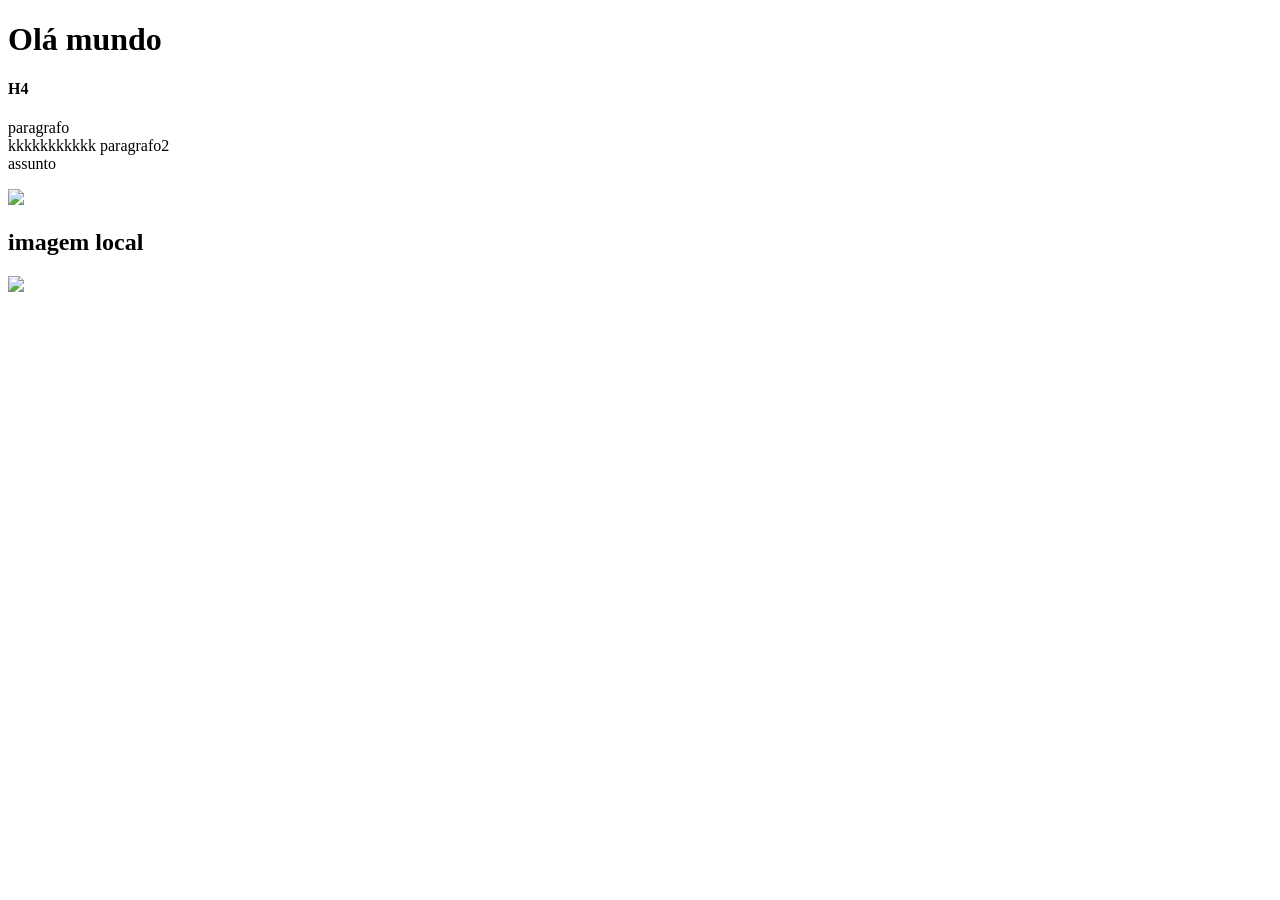
==== index.html @ ea6cd831 "Add files via upload" ====
<!DOCTYPE html>
<html lang="en">
<head>
    <meta charset="UTF-8">
    <meta name="viewport" content="width=device-width, initial-scale=1.0">
    <title>Primeiro site</title>
</head>
<body>
    <h1>Olá mundo
    </h1>
    
    <h3>
    </h3>

    <h4>
        H4
    </h4>

    <p>
        paragrafo
        <br>
        kkkkkkkkkkk
        paragrafo2
        <br>
        assunto
    </p>

    <img src="https://www.bing.com/images/search?view=detailV2&ccid=9VInGhRG&id=1655635421A04444B78A43265ADB7408899E149E&thid=OIP.9VInGhRGJ4qLTbU1L8SxKwHaEK&mediaurl=https%3a%2f%2fstatic.poder360.com.br%2f2025%2f01%2fdonald-trump-retrato-presidencial-16jan2025-848x477.jpeg&cdnurl=https%3a%2f%2fth.bing.com%2fth%2fid%2fR.f552271a1446278a8b4db5352fc4b12b%3frik%3dnhSeiQh021omQw%26pid%3dImgRaw%26r%3d0&exph=477&expw=848&q=trump+foto&mode=overlay&FORM=IQFRBA&ck=9AD6D32CF622A739471FE81D37EF943F&selectedIndex=0&idpp=serp">

    <h2>
        imagem local
    </h2>

    <img src="./image.jpg" vidth="150" width="200"> 
</body>
</html>
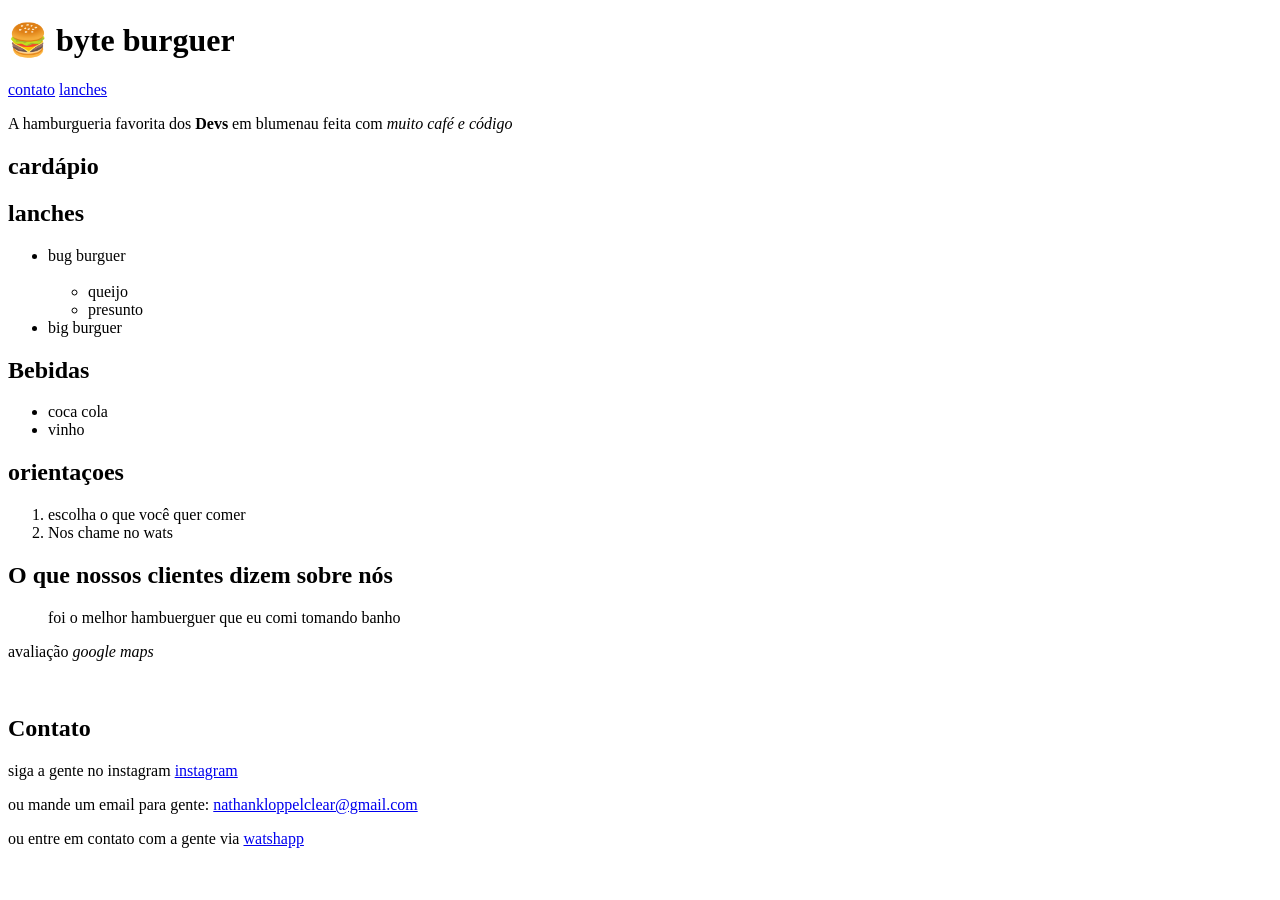
==== commit 6dce59f0: "Add files via upload" ====
--- a/index.html
+++ b/index.html
@@ -1,36 +1,89 @@
 <!DOCTYPE html>
-<html lang="en">
+<html lang="pt-br">
+
 <head>
-    <meta charset="UTF-8">
-    <meta name="viewport" content="width=device-width, initial-scale=1.0">
-    <title>Primeiro site</title>
+    <meta charset="utf-8">
+    <meta name="viewport" content="width=device=width, initial-scale=1,0">
+    <title>byte burguer - cardápio</title>
 </head>
+
 <body>
-    <h1>Olá mundo
-    </h1>
-    
-    <h3>
-    </h3>
-
-    <h4>
-        H4
-    </h4>
+    <h1 id="topo"> 🍔 byte burguer</h1>
+    <a href="#contato">contato</a>
+    <a href="#lanches">lanches</a>
 
     <p>
-        paragrafo
-        <br>
-        kkkkkkkkkkk
-        paragrafo2
-        <br>
-        assunto
+        A hamburgueria favorita dos
+        <!--temos a tag <b>-->
+        <strong>Devs</strong> em blumenau
+        <!--temos tag <i>-->
+        feita com <em>muito café e código</em>
     </p>
 
-    <img src="https://www.bing.com/images/search?view=detailV2&ccid=9VInGhRG&id=1655635421A04444B78A43265ADB7408899E149E&thid=OIP.9VInGhRGJ4qLTbU1L8SxKwHaEK&mediaurl=https%3a%2f%2fstatic.poder360.com.br%2f2025%2f01%2fdonald-trump-retrato-presidencial-16jan2025-848x477.jpeg&cdnurl=https%3a%2f%2fth.bing.com%2fth%2fid%2fR.f552271a1446278a8b4db5352fc4b12b%3frik%3dnhSeiQh021omQw%26pid%3dImgRaw%26r%3d0&exph=477&expw=848&q=trump+foto&mode=overlay&FORM=IQFRBA&ck=9AD6D32CF622A739471FE81D37EF943F&selectedIndex=0&idpp=serp">
-
     <h2>
-        imagem local
+        cardápio
     </h2>
 
-    <img src="./image.jpg" vidth="150" width="200"> 
-</body>
-</html>+    <!--########################### LANCHES ###################################-->
+
+    <h2 id="lanches">lanches</h2>
+    <ul>
+        <li>bug burguer</li>
+
+        <br>
+
+        <ul>
+            <li>
+                queijo
+            </li>
+            <li>
+                presunto
+            </li>
+        </ul>
+
+        <li>big burguer</li>
+    </ul>
+
+    <h2 id="Bebidas">Bebidas</h2>
+    <ul>
+        <li>coca cola</li>
+
+        <li>vinho</li>
+    </ul>
+
+
+<!--########################### ORIENTAÇOES ###################################--> 
+
+    <h2 id="orientaçoes">orientaçoes</h2>
+    <ol>
+        <li>escolha o que você quer comer</li>
+        <li>Nos chame no wats</li>
+    </ol>
+
+    <h2>O que nossos clientes dizem sobre nós</h2>
+    <blockquote>foi o melhor hambuerguer que eu comi tomando banho</blockquote>
+    <p>avaliação <cite> google maps</cite></p>
+
+    <!--colocar imagem e arrumar o tamanho da imagem-->
+    <img src="" height="">
+
+    <!--########################### CONTATO ###################################-->
+    <h2 id="contato">Contato</h2>
+
+    <p>
+        siga a gente no instagram
+        <a href="https://instagram.com" target="_blank" rel="noopener">instagram</a>
+    </p>
+    <p>
+        ou mande um email para gente:
+        <a href="mailto:nathankloppelclear@gmail.com">nathankloppelclear@gmail.com</a>
+    </p>
+
+    <p>
+        ou entre em contato com a gente via
+        <a href="https:/wa.me/5547999963877" target="_blank" rel="nooperner"> watshapp</a>
+        
+    </p>
+
+
+</body>
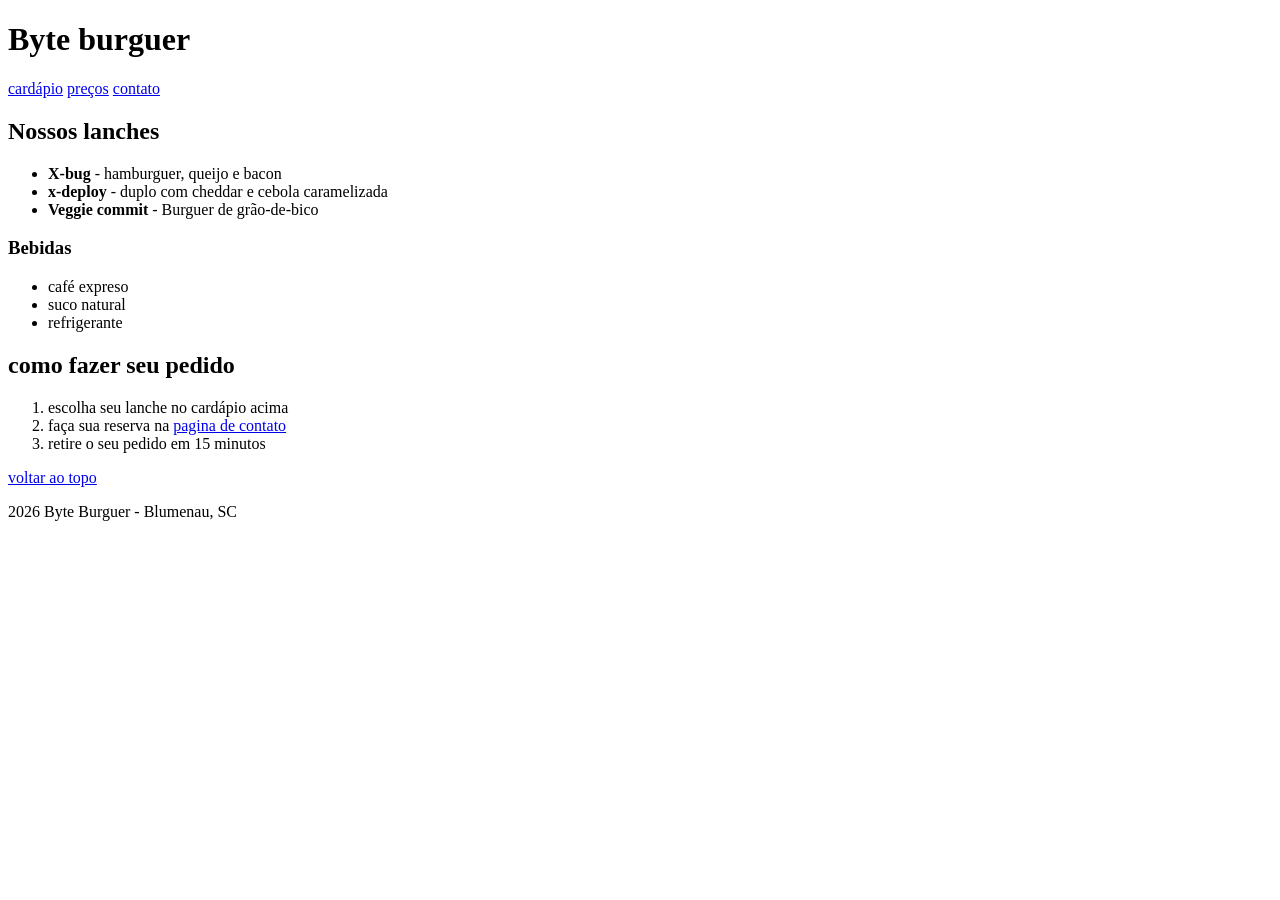
==== commit 01af46bd: "Add files via upload" ====
--- a/index.html
+++ b/index.html
@@ -2,88 +2,64 @@
 <html lang="pt-br">
 
 <head>
-    <meta charset="utf-8">
-    <meta name="viewport" content="width=device=width, initial-scale=1,0">
-    <title>byte burguer - cardápio</title>
+    <meta charset="UTF-8">
+    <meta name="viewport" content="width=device-width, initial-scale=1.0">
+    <title>Byte burguer</title>
 </head>
 
 <body>
-    <h1 id="topo"> 🍔 byte burguer</h1>
-    <a href="#contato">contato</a>
-    <a href="#lanches">lanches</a>
+    <header>
+        <h1 id="topo">Byte burguer</h1>
 
-    <p>
-        A hamburgueria favorita dos
-        <!--temos a tag <b>-->
-        <strong>Devs</strong> em blumenau
-        <!--temos tag <i>-->
-        feita com <em>muito café e código</em>
-    </p>
+        <nav>
+            <a href="index.html">cardápio</a>
+            <a href="precos.html">preços</a>
+            <a href="contato.html">contato</a>
+        </nav>
+    </header>
 
-    <h2>
-        cardápio
-    </h2>
+    <main>
+        <section id="lanches">
+            <h2>Nossos lanches</h2>
+            <ul>
+                <li>
+                    <strong>X-bug</strong> - hamburguer, queijo e bacon
+                </li>
 
-    <!--########################### LANCHES ###################################-->
+                <li>
+                    <strong>x-deploy</strong> - duplo com cheddar e cebola caramelizada
+                </li>
 
-    <h2 id="lanches">lanches</h2>
-    <ul>
-        <li>bug burguer</li>
+                <li>
+                    <strong>Veggie commit</strong> - Burguer de grão-de-bico
+                </li>
+            </ul>
 
-        <br>
+            <h3>Bebidas</h3>
+            <ul>
+                <li>café expreso</li>
+                <li>suco natural</li>
+                <li>refrigerante</li>
+            </ul>
+        </section>
 
-        <ul>
-            <li>
-                queijo
-            </li>
-            <li>
-                presunto
-            </li>
-        </ul>
+        <section id="Como pedir">
+            <h2>como fazer seu pedido</h2>
 
-        <li>big burguer</li>
-    </ul>
+            <ol>
+                <li>escolha seu lanche no cardápio acima</li>
+                <li>faça sua reserva na <a href="contato.html">pagina de contato</a></li>
+                <li>retire o seu pedido em 15 minutos</li>
+            </ol>
+        </section>
+    </main>
 
-    <h2 id="Bebidas">Bebidas</h2>
-    <ul>
-        <li>coca cola</li>
+    <footer>
+        <p>
+            <a href="#topo">voltar ao topo</a>
+        </p>
+        <p>2026 Byte Burguer - Blumenau, SC</p>
+    </footer>
+</body>
 
-        <li>vinho</li>
-    </ul>
-
-
-<!--########################### ORIENTAÇOES ###################################--> 
-
-    <h2 id="orientaçoes">orientaçoes</h2>
-    <ol>
-        <li>escolha o que você quer comer</li>
-        <li>Nos chame no wats</li>
-    </ol>
-
-    <h2>O que nossos clientes dizem sobre nós</h2>
-    <blockquote>foi o melhor hambuerguer que eu comi tomando banho</blockquote>
-    <p>avaliação <cite> google maps</cite></p>
-
-    <!--colocar imagem e arrumar o tamanho da imagem-->
-    <img src="" height="">
-
-    <!--########################### CONTATO ###################################-->
-    <h2 id="contato">Contato</h2>
-
-    <p>
-        siga a gente no instagram
-        <a href="https://instagram.com" target="_blank" rel="noopener">instagram</a>
-    </p>
-    <p>
-        ou mande um email para gente:
-        <a href="mailto:nathankloppelclear@gmail.com">nathankloppelclear@gmail.com</a>
-    </p>
-
-    <p>
-        ou entre em contato com a gente via
-        <a href="https:/wa.me/5547999963877" target="_blank" rel="nooperner"> watshapp</a>
-        
-    </p>
-
-
-</body>+</html>
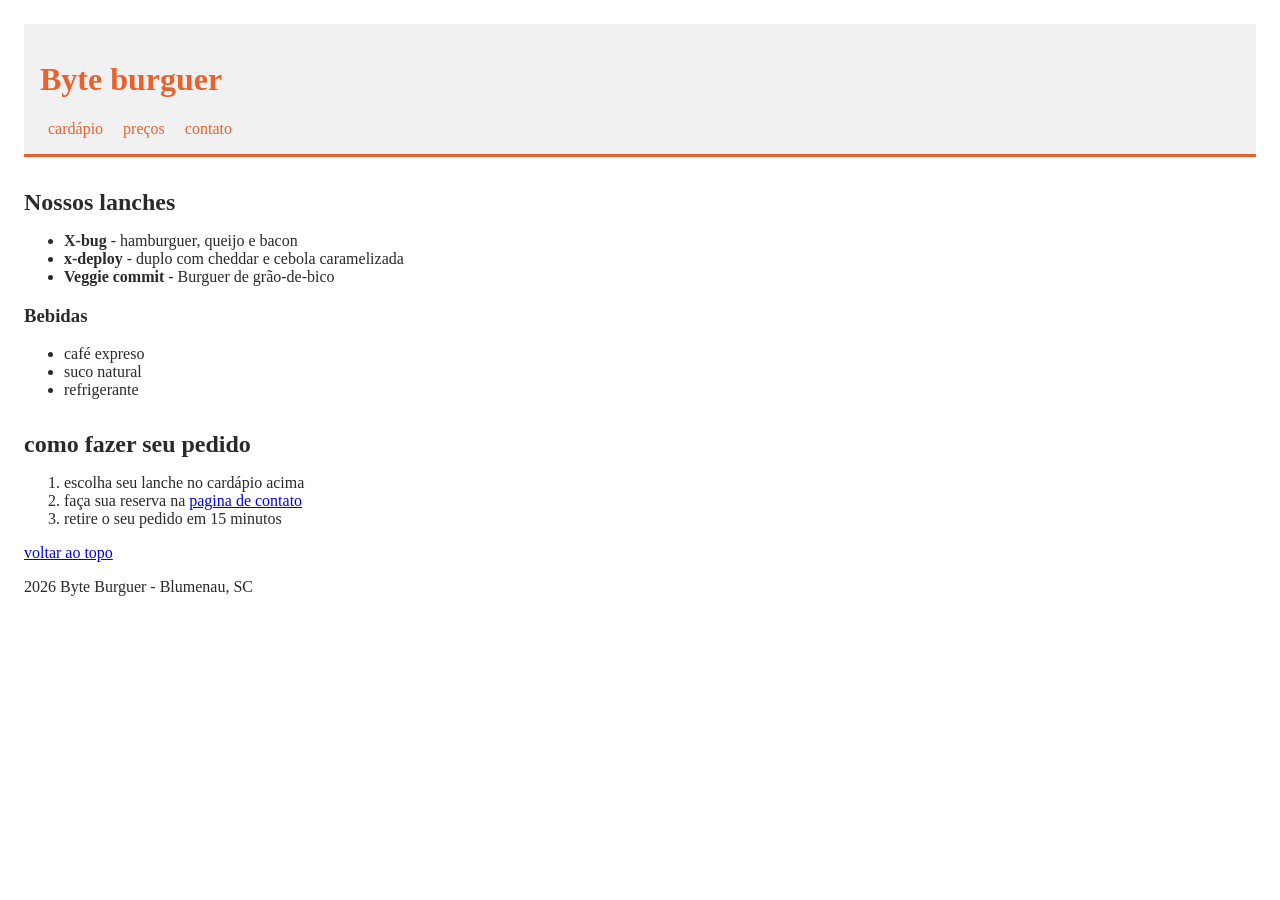
==== commit 0e48458a: "Add files via upload" ====
--- a/index.html
+++ b/index.html
@@ -5,6 +5,8 @@
     <meta charset="UTF-8">
     <meta name="viewport" content="width=device-width, initial-scale=1.0">
     <title>Byte burguer</title>
+
+    <link rel="stylesheet" href="style.css">
 </head>
 
 <body>
@@ -55,10 +57,12 @@
     </main>
 
     <footer>
-        <p>
-            <a href="#topo">voltar ao topo</a>
-        </p>
-        <p>2026 Byte Burguer - Blumenau, SC</p>
+        <div class="topo">
+            <p>
+                <a href="#topo">voltar ao topo</a>
+            </p>
+            <p>2026 Byte Burguer - Blumenau, SC</p>
+        </div>
     </footer>
 </body>
 
--- a/style.css
+++ b/style.css
@@ -0,0 +1,40 @@
+* {
+    box-sizing: border-box;
+}
+
+body {
+    background-color: rgb(255, 255, 255);
+    color: #2a2a2a;
+    margin: 24px;
+}
+
+h1 {
+    color: #e8622e;
+}
+
+h2 {
+    color: #2a2a2a;
+    margin-top: 32px;
+    margin-bottom: 8px;
+}
+
+/* formas de border-bottom = solid, groove, double  */
+header {
+    background-color: rgb(241, 241, 241);
+    padding: 16px;
+    border-bottom: 3px solid #e8622e;
+    margin-bottom: 24px;
+}
+
+/* "text-decoration" pra decorar o texto o none pra tirar o traço em baixo do link no texto */
+nav a {
+    color: #e8622e;
+    padding: 4px 8px;
+    text-decoration: none;
+}
+
+nav a:hover {
+    background-color: rgb(235, 233, 233);
+    color: #6f6d6d;
+}
+
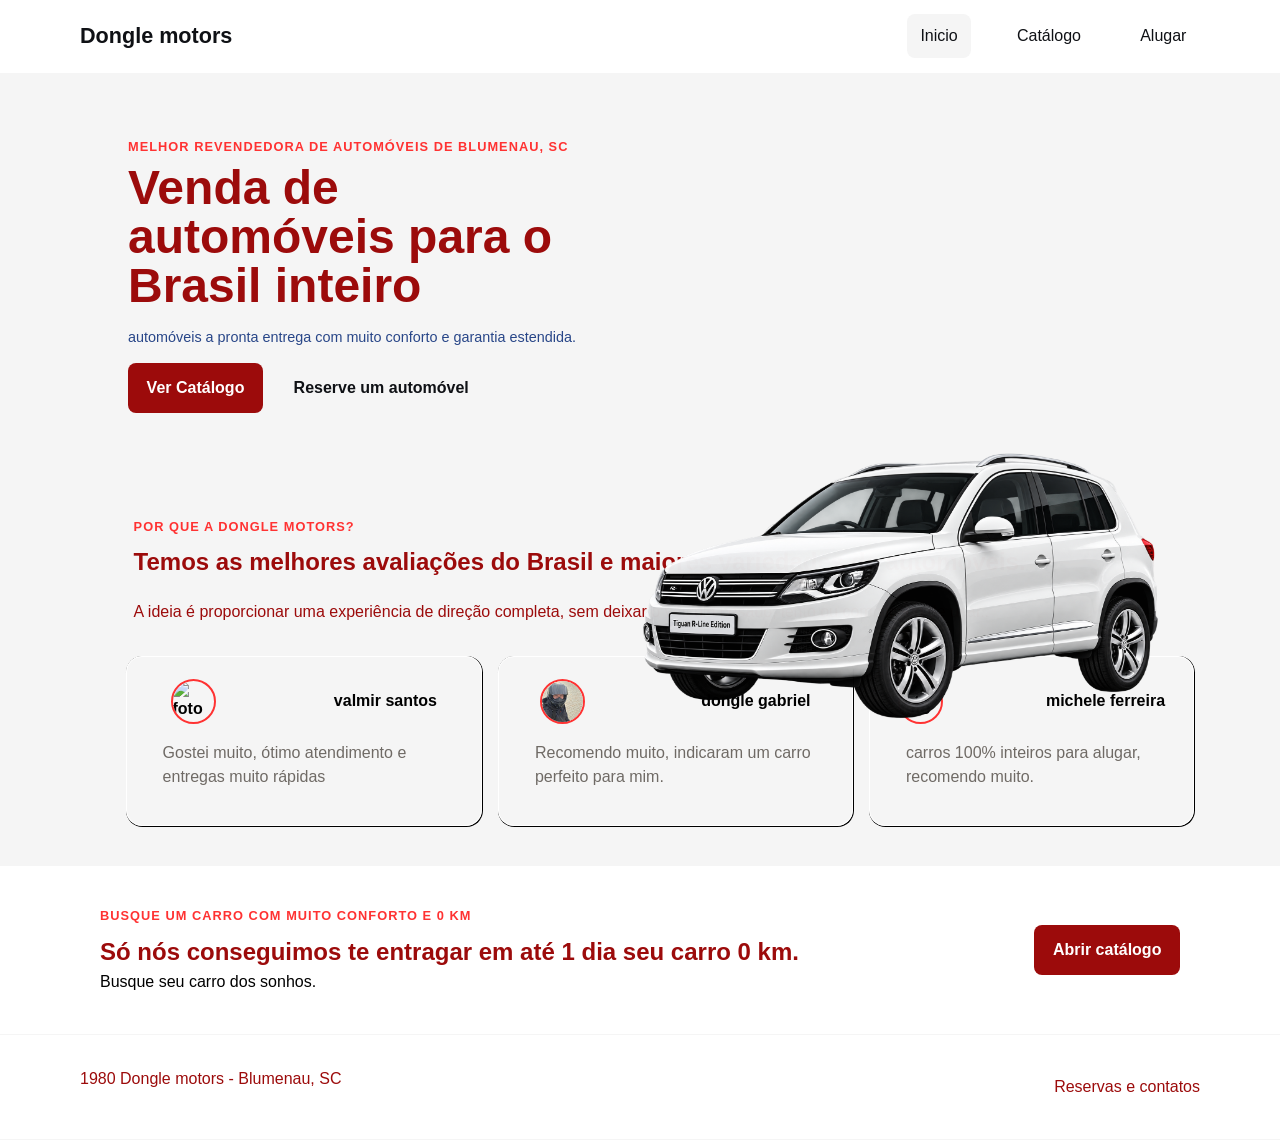
==== commit 94a21e26: "Add files via upload" ====
--- a/index.html
+++ b/index.html
@@ -1,69 +1,119 @@
 <!DOCTYPE html>
-<html lang="pt-br">
+<html lang="en">
 
-<head>
-    <meta charset="UTF-8">
-    <meta name="viewport" content="width=device-width, initial-scale=1.0">
-    <title>Byte burguer</title>
+    <head>
+        <meta charset="UTF-8">
+        <meta name="viewport" content="width=device-width, initial-scale=1.0">
+        <title>Dongle motors</title>
+        <link rel="stylesheet" href="style.css">
+    </head>
 
-    <link rel="stylesheet" href="style.css">
-</head>
+    <body>
+        <header class="site-header">
+            <div class="container header-content">
+                <a class="brand" href="index.html">Dongle motors</a>
 
-<body>
-    <header>
-        <h1 id="topo">Byte burguer</h1>
+                <nav class="main-nav">
+                    <a href="index.html" aria-current="page">Inicio</a>
+                    <a href="catálgo.html">Catálogo</a>
+                    <a href="index.html">Alugar</a>
+                </nav>
+            </div>
+        </header>
 
-        <nav>
-            <a href="index.html">cardápio</a>
-            <a href="precos.html">preços</a>
-            <a href="contato.html">contato</a>
-        </nav>
-    </header>
+        <main>
+            <section class="hero">
+                <div class="container hero-content">
+                    <p class="eyebrow">Melhor revendedora de automóveis de
+                        <strong>Blumenau, SC</strong>
+                    </p>
 
-    <main>
-        <section id="lanches">
-            <h2>Nossos lanches</h2>
-            <ul>
-                <li>
-                    <strong>X-bug</strong> - hamburguer, queijo e bacon
-                </li>
+                    <h1>Venda de automóveis para o Brasil inteiro</h1>
+                    <p class="hero-text">
+                        automóveis a pronta entrega com muito conforto e garantia
+                        estendida.
+                    </p>
 
-                <li>
-                    <strong>x-deploy</strong> - duplo com cheddar e cebola caramelizada
-                </li>
+                    <div class="hero-actions">
+                        <a class="button button-primary" href="catálgo.html">Ver Catálogo</a>
+                        <a class="button button-secondary" href="index.html">Reserve um automóvel</a>
+                    </div>
+                </div>
 
-                <li>
-                    <strong>Veggie commit</strong> - Burguer de grão-de-bico
-                </li>
-            </ul>
+                <div class="foto-carro">
+                    <img src="./5f16f049-1456-4110-ae76-24730cdbf581.png" alt=" foto do carro"
+                    width="520" height="280">
+                </div>
+            </section>
 
-            <h3>Bebidas</h3>
-            <ul>
-                <li>café expreso</li>
-                <li>suco natural</li>
-                <li>refrigerante</li>
-            </ul>
-        </section>
+            <section class="section-container">
+                <div class="container">
+                    <header class="section-heading">
+                        <p class="eyebrow">Por que a dongle motors?</p>
 
-        <section id="Como pedir">
-            <h2>como fazer seu pedido</h2>
+                        <div class="feature-h2-p">
+                            <h2>Temos as melhores avaliações do Brasil e maiores variedades de automóveis.</h2>
+                            <p>
+                                A ideia é proporcionar uma experiência de direção completa,
+                                sem deixar o veículo pesado, lento ou complicado de usar..
+                            </p>
+                        </div>
+                    </header>
 
-            <ol>
-                <li>escolha seu lanche no cardápio acima</li>
-                <li>faça sua reserva na <a href="contato.html">pagina de contato</a></li>
-                <li>retire o seu pedido em 15 minutos</li>
-            </ol>
-        </section>
-    </main>
+                    <ul class="feature-list">
+                        <li class="feature-card">
+                            <strong> <img
+                                    src="https://encrypted-tbn0.gstatic.com/images?q=tbn:ANd9GcQEjgxPGCEm0i9ypMkKL0yxd2Zjct-z-vuUGQA8CuDGnA&s"
+                                    alt="foto do valmir" width="45" height="45">
+                                <div class="feature-div-nome">
+                                    valmir santos
+                                </div>
+                            </strong>
+                            <span>Gostei muito, ótimo atendimento e entregas muito rápidas</span>
+                        </li>
 
-    <footer>
-        <div class="topo">
-            <p>
-                <a href="#topo">voltar ao topo</a>
-            </p>
-            <p>2026 Byte Burguer - Blumenau, SC</p>
-        </div>
-    </footer>
-</body>
+                        <li class="feature-card">
+                            <strong> <img src="./foto do dongle.jpg" alt="foto do dongle" width="45" height="45">
+                                <div class="feature-div-nome">
+                                    dongle gabriel
+                                </div>
+                            </strong>
+                            <span>Recomendo muito, indicaram um carro perfeito para mim.</span>
+                        </li>
+
+                        <li class="feature-card">
+                            <strong> <img
+                                    src="https://media.licdn.com/dms/image/v2/C4D03AQHTLbz6CYijgA/profile-displayphoto-shrink_200_200/profile-displayphoto-shrink_200_200/0/1643674195156?e=2147483647&v=beta&t=HpPrPgn7wWTsTdXCLMT0jjHT0Yk6Gs1vJ6tGH33LaSU"
+                                    alt="foto de michele" width="45" height="45">
+                                <div class="feature-div-nome">
+                                    michele ferreira
+                                </div>
+                            </strong>
+                            <span>carros 100% inteiros para alugar, recomendo muito.</span>
+                        </li>
+                    </ul>
+                </div>
+            </section>
+
+            <section class="section section-highlight">
+                <div class="container cta-content">
+                    <div>
+                        <p class="eyebrow">Busque um carro com muito conforto e 0 Km</p>
+                        <h2>Só nós conseguimos te entragar em até 1 dia seu carro 0 km. </h2>
+                        <p>Busque seu carro dos sonhos.</p>
+                    </div>
+
+                    <a class="button button-primary" href="catálgo.html">Abrir catálogo</a>
+                </div>
+            </section>
+        </main>
+
+        <footer class="site-footer">
+            <div class="container footer-content">
+                <p>1980 Dongle motors - Blumenau, SC</p>
+                <a href="reseva.html">Reservas e contatos</a>
+            </div>
+        </footer>
+    </body>
 
 </html>
--- a/style.css
+++ b/style.css
@@ -1,40 +1,370 @@
+:root {
+    --color-primary: #9c0b0b;
+    --color-text: #0F1115;
+    --color-background: #f5f5f5;
+    --color-border: #ffffff;
+    --color-prymary-dark: #ff3232;
+    --color-text2: #284688;
+
+    --radius-small: 0.5rem;
+    --radius-medium: 1rem;
+}
+
 * {
     box-sizing: border-box;
 }
 
 body {
-    background-color: rgb(255, 255, 255);
-    color: #2a2a2a;
-    margin: 24px;
+    margin: 0;
+    background-color: var(--color-background);
+    font-family: Arial, Helvetica, sans-serif;
+    font-size: 1rem;
+    line-height: 1.5;
+}
+
+h1,
+h2,
+h3,
+p {
+    margin-top: 0;
 }
 
 h1 {
-    color: #e8622e;
+    max-width: 18ch;
+    margin-bottom: 1rem;
+    font-size: 3rem;
+    line-height: 1.02;
+    color: var(--color-primary);
 }
 
 h2 {
-    color: #2a2a2a;
-    margin-top: 32px;
-    margin-bottom: 8px;
-}
-
-/* formas de border-bottom = solid, groove, double  */
-header {
-    background-color: rgb(241, 241, 241);
-    padding: 16px;
-    border-bottom: 3px solid #e8622e;
-    margin-bottom: 24px;
-}
-
-/* "text-decoration" pra decorar o texto o none pra tirar o traço em baixo do link no texto */
-nav a {
-    color: #e8622e;
-    padding: 4px 8px;
+    color: var(--color-primary);
+}
+
+.feature-h2-p {
+    color: var(--color-primary);
+}
+
+.container {
+    width: 90%;
+    max-width: 70rem;
+    margin: 0 auto;
+
+}
+
+.header-content {
+    display: flex;
+    align-items: center;
+    justify-content: space-between;
+    gap: 2rem;
+    min-height: 4.5rem;
+}
+
+.brand {
+    color: var(--color-text);
+    font-size: 1.35rem;
+    font-weight: 700;
     text-decoration: none;
 }
 
-nav a:hover {
-    background-color: rgb(235, 233, 233);
-    color: #6f6d6d;
-}
-
+.main-catalogo {
+    background-color: var(--color-background)
+}
+
+.main-nav {
+    display: flex;
+    align-items: center;
+    gap: 2rem;
+}
+
+.main-nav a {
+    display: inline-block;
+    padding: 0.6rem 0.85rem;
+    color: var(--color-text);
+    border-radius: var(--radius-small);
+    text-decoration: none;
+}
+
+.main-nav a:hover,
+.main-nav a[aria-current="page"] {
+    background-color: var(--color-background);
+    color: var(--color-text);
+}
+
+.site-header {
+    background-color: var(--color-border);
+    border-bottom: 1px solid var(--color-border);
+}
+
+.eyebrow {
+    margin-bottom: 0.5rem;
+    color: var(--color-prymary-dark);
+    font-size: 0.8rem;
+    font-weight: 700;
+    letter-spacing: 0.08em;
+    text-transform: uppercase;
+}
+
+.hero {
+    padding: 4rem 0 5rem;
+}
+
+.hero-content {
+    max-width: 48rem;
+    margin-right: 30%;
+
+}
+
+.hero-text {
+    font-size: 0.9rem;
+    max-width: 60ch;
+    color: #284688;
+}
+
+.hero-actions {
+    display: flex;
+    gap: 0.75rem;
+}
+
+
+.foto-carro {
+    display: flex;
+    flex-direction: column;
+    max-width: 14ch;
+
+    position: absolute;
+    left: 50%;
+    bottom: 11rem;
+      
+}
+
+.button {
+    padding: 0.75rem 1.1rem;
+    border: 1px solid transparent;
+    border-radius: var(--radius-small);
+    text-decoration: none;
+    cursor: pointer;
+    font-weight: 700;
+
+    transition:
+        transform 0.2s ease,
+        border-color 0.2s ease,
+        background-color 0.2s ease,
+}
+
+.button:hover {
+    transform: translateY(-2px);
+}
+
+.button-primary {
+    background-color: var(--color-primary);
+    color: white;
+}
+
+.button-primary:hover {
+    background-color: #9c0b0b;
+}
+
+.button-secondary {
+    background-color: transparent;
+    border-color: var(--color-background);
+    color: var(--color-text);
+}
+
+.button-secondary:hover {
+    background-color: #9c0b0b;
+    color: white;
+}
+
+.feature-list {
+    display: inline-flex;
+    gap: 1rem;
+    list-style: none;
+}
+
+.feature-card {
+    padding: 1.25rem;
+    border: 1px solid var(--color-border);
+    border-radius: var(--radius-medium);
+    box-shadow: 0.5px 0.5px 0px 0.5px;
+
+    transition:
+        transform 0.2s ease,
+        border-color 0.2s ease,
+        background-color 0.2s ease,
+    ;
+}
+
+
+.feature-card strong,
+.feature-card span {
+    display: grid;
+}
+
+.feature-card strong {
+    display: flex;
+    justify-content: space-evenly;
+    padding: 0.100rem;
+}
+
+.feature-card img {
+    margin-right: 6rem;
+    border: 2px solid var(--color-prymary-dark);
+    border-radius: 1.5rem;
+    
+}
+
+.feature-card span {
+    color: #6f6a65;
+    padding: 1rem;
+
+}
+
+.feature-card:hover {
+    transform: translateY(-2px);
+    border-color: var(--color-primary);
+}
+
+.feature-div-nome {
+    margin-top: 0.65rem;
+}
+
+.section,
+.page-intro {
+    padding: 4rem 0;
+}
+
+.page-intro {
+    background-color: white;
+    padding: 20px;
+}
+
+.section-heading {
+    margin-left: 3rem;
+}
+
+.section-highlight {
+    background-color: var(--color-border);
+    border-bottom: 1px solid var(--color-background); 
+    padding: 40px;
+}
+
+.section-container {
+
+    padding: 1.5rem;
+}
+
+.cta-content {
+    display: flex;
+    align-items: center;
+    justify-content: space-between;
+
+    position: relative;
+    bottom: -45%;
+}
+
+/* lst-child serve para escolher ultimo filho */
+
+.cta-content p:last-child {
+    margin-bottom: 0;
+
+}
+
+.cta-content p:last-child,
+.cta-content h2 {
+    margin: 0;
+}
+
+.site-footer {
+    border-bottom: 1px solid var(--color-background);
+    background-color: var(--color-border);
+    color: var(--color-primary);
+    padding: 2rem 0;
+}
+
+.footer-content {
+    display: flex;
+    align-items: center;
+    justify-content: space-between;
+}
+
+.footer-content a {
+    color: var(--color-primary);
+    text-decoration: none;
+}
+
+/*no lugar do 1fr pode colocar repeat (3, 1fr):*/
+
+.menu-grid {
+    display: grid;
+    grid-template-columns: 1fr 1fr 1fr;
+
+    margin: 0;
+    padding: 0;
+    list-style: none;
+}
+
+
+.menu-card {
+    padding: 1.5rem;
+    display: flex;
+    flex-direction: column;
+    justify-content: space-between;
+
+    gap: 1.5rem;
+    background-color: #ffffff;
+    border: 1px solid var(--color-border);
+    border-radius: var(--radius-medium);
+    box-shadow: 0 0.5rem 1.5rem rgb(42 42 42 / 8%);
+
+    transition:
+        transform 0.2s ease,
+        box-shadow 0.2 ease,
+        border-color 0.2 ease;
+}
+
+.menu-card:hover {
+    transform: translateY(-0.25rem);
+    border-color: var(--color-primary);
+    box-shadow: 0 0.8rem 2rem rgb(42, 42, 42 / 12%);
+}
+
+.menu-card img {
+    border-radius: 1.5rem;
+
+}
+
+.menu-card p {
+    margin-bottom: 0;
+    color: #6f6a65;
+}
+
+#div-tag {
+    display: flex;
+    align-items: center;
+    justify-content: space-between;
+}
+
+.tag {
+    padding: 0.25rem 0.55rem;
+    margin-bottom: 1rem;
+    background-color: #fff0e9;
+    border-radius: 999px;
+    color: var(--color-prymary-dark);
+    font-size: 0.75rem;
+    font-weight: 700;
+}
+
+.menu-card-footer {
+    display: flex;
+    align-items: flex-end;
+    justify-content: space-between;
+    color: #6f6a65;
+    font-size: 0.875rem;
+}
+
+.price {
+    color: var(--color-text);
+    font-size: 1.3rem;
+}
+
